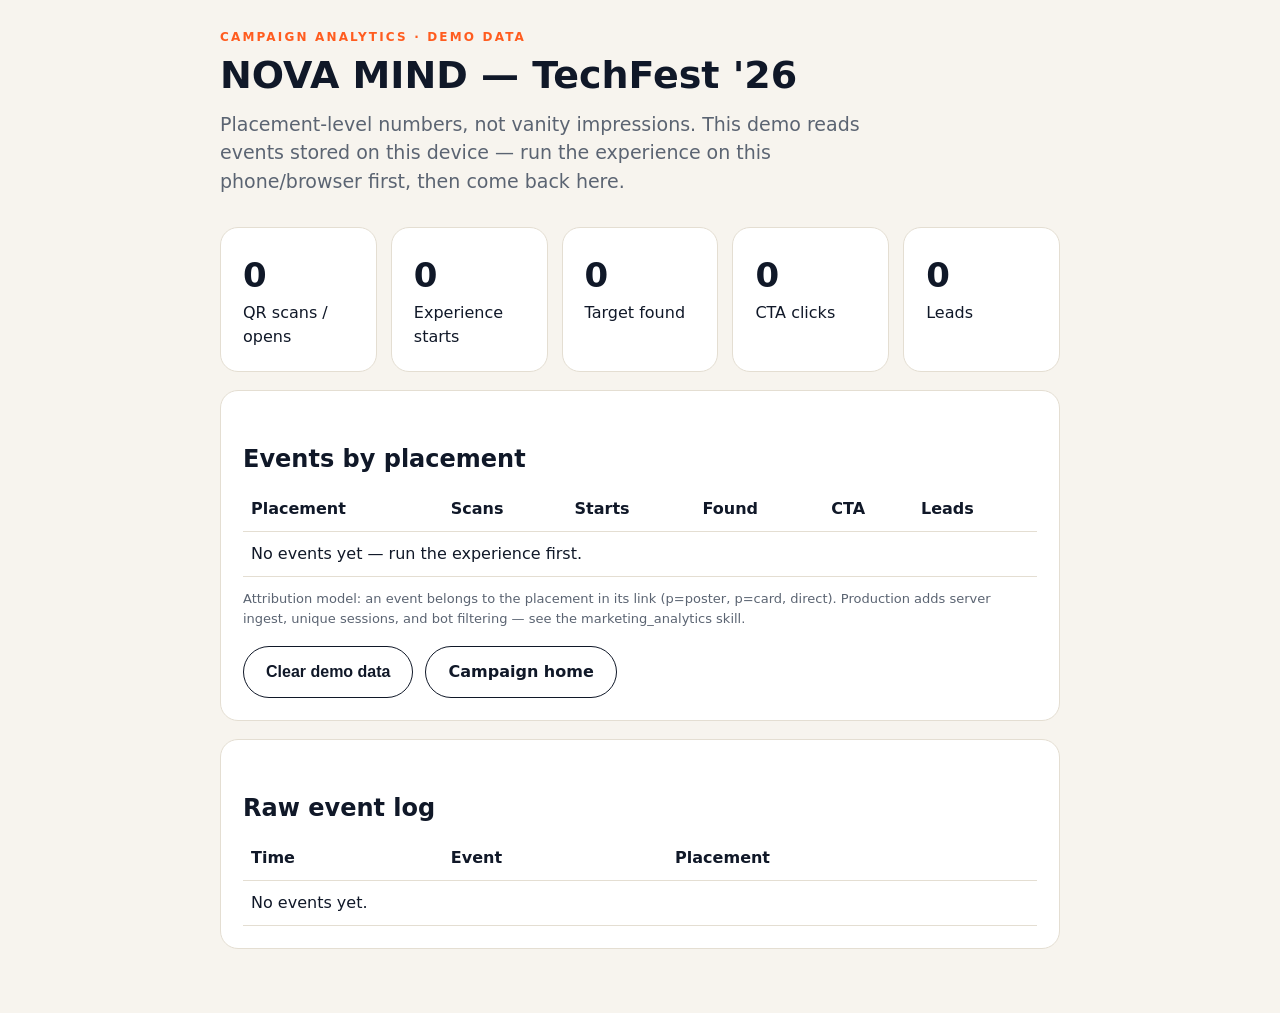
==== dashboard.html @ cc752037 "NOVA MIND AR campaign demo: pages, styles, AR experience, fallback, poster, dashboard" ====
<!DOCTYPE html>
<html lang="en">
<head>
<meta charset="utf-8">
<meta name="viewport" content="width=device-width, initial-scale=1">
<title>NOVA MIND — Campaign Dashboard (demo)</title>
<link rel="stylesheet" href="assets/style.css">
</head>
<body>
<div class="wrap">
  <div class="kicker">Campaign analytics · Demo data</div>
  <h1 style="font-size:38px">NOVA MIND — TechFest '26</h1>
  <p class="lede">Placement-level numbers, not vanity impressions. This demo reads events stored on this device — run the experience on this phone/browser first, then come back here.</p>

  <div class="grid">
    <div class="card"><div class="num" id="m_scans">0</div>QR scans / opens</div>
    <div class="card"><div class="num" id="m_starts">0</div>Experience starts</div>
    <div class="card"><div class="num" id="m_found">0</div>Target found</div>
    <div class="card"><div class="num" id="m_cta">0</div>CTA clicks</div>
    <div class="card"><div class="num" id="m_leads">0</div>Leads</div>
  </div>

  <div class="card">
    <h2>Events by placement</h2>
    <table><thead><tr><th>Placement</th><th>Scans</th><th>Starts</th><th>Found</th><th>CTA</th><th>Leads</th></tr></thead>
    <tbody id="byPlacement"></tbody></table>
    <p class="note">Attribution model: an event belongs to the placement in its link (p=poster, p=card, direct). Production adds server ingest, unique sessions, and bot filtering — see the marketing_analytics skill.</p>
    <div class="row">
      <button class="btn ghost" id="clearBtn">Clear demo data</button>
      <a class="btn ghost" href="index.html">Campaign home</a>
    </div>
  </div>

  <div class="card">
    <h2>Raw event log</h2>
    <table><thead><tr><th>Time</th><th>Event</th><th>Placement</th></tr></thead>
    <tbody id="log"></tbody></table>
  </div>
</div>
<script type="module">
import { readEvents } from './assets/app.js';
const evts = readEvents();
const count = (t, p) => evts.filter(e => e.type === t && (!p || e.placement === p)).length;
m_scans.textContent = count('qr_scan'); m_starts.textContent = count('experience_start');
m_found.textContent = count('target_found'); m_cta.textContent = count('cta_click'); m_leads.textContent = count('lead_submit');
const placements = [...new Set(evts.map(e => e.placement))];
byPlacement.innerHTML = placements.map(p => `<tr><td>${p}</td><td>${count('qr_scan', p)}</td><td>${count('experience_start', p)}</td><td>${count('target_found', p)}</td><td>${count('cta_click', p)}</td><td>${count('lead_submit', p)}</td></tr>`).join('') || '<tr><td colspan="6">No events yet — run the experience first.</td></tr>';
log.innerHTML = evts.slice(-30).reverse().map(e => `<tr><td>${e.ts.replace('T', ' ').slice(0, 19)}</td><td>${e.type}</td><td>${e.placement}</td></tr>`).join('') || '<tr><td colspan="3">No events yet.</td></tr>';
document.getElementById('clearBtn').addEventListener('click', () => { localStorage.removeItem('nm_events'); location.reload(); });
</script>
</body>
</html>
---- assets/style.css ----
:root {
  --ink: #101828; --paper: #f7f4ee; --accent: #ff5c1f; --accent2: #175cd3;
  --muted: #5b6472; --card: #ffffff; --line: #e4ded2;
}
* { box-sizing: border-box; margin: 0; }
body { font-family: "Avenir Next", "Segoe UI", system-ui, sans-serif; background: var(--paper); color: var(--ink); line-height: 1.5; }
.wrap { max-width: 880px; margin: 0 auto; padding: 28px 20px 64px; }
.kicker { letter-spacing: .18em; text-transform: uppercase; font-size: 12px; color: var(--accent); font-weight: 700; }
h1 { font-size: clamp(34px, 6vw, 56px); line-height: 1.04; font-weight: 800; margin: 10px 0 14px; }
h2 { font-size: 24px; margin: 28px 0 10px; }
p.lede { font-size: 19px; color: var(--muted); max-width: 56ch; }
.card { background: var(--card); border: 1px solid var(--line); border-radius: 18px; padding: 22px; margin-top: 18px; }
.btn { display: inline-block; background: var(--ink); color: #fff; padding: 13px 22px; border-radius: 999px; text-decoration: none; font-weight: 700; border: none; cursor: pointer; font-size: 16px; }
.btn.accent { background: var(--accent); }
.btn.ghost { background: transparent; color: var(--ink); border: 1.5px solid var(--ink); }
.row { display: flex; gap: 12px; flex-wrap: wrap; margin-top: 18px; }
img.target { width: 100%; max-width: 420px; border-radius: 14px; border: 1px solid var(--line); display: block; }
table { width: 100%; border-collapse: collapse; margin-top: 10px; }
th, td { text-align: left; padding: 10px 8px; border-bottom: 1px solid var(--line); }
.num { font-size: 34px; font-weight: 800; }
.grid { display: grid; grid-template-columns: repeat(auto-fit, minmax(150px, 1fr)); gap: 14px; margin-top: 14px; }
.note { font-size: 13px; color: var(--muted); margin-top: 12px; }
input[type="email"], input[type="text"] { width: 100%; padding: 12px 14px; border: 1.5px solid var(--line); border-radius: 12px; font-size: 16px; margin: 8px 0 12px; }
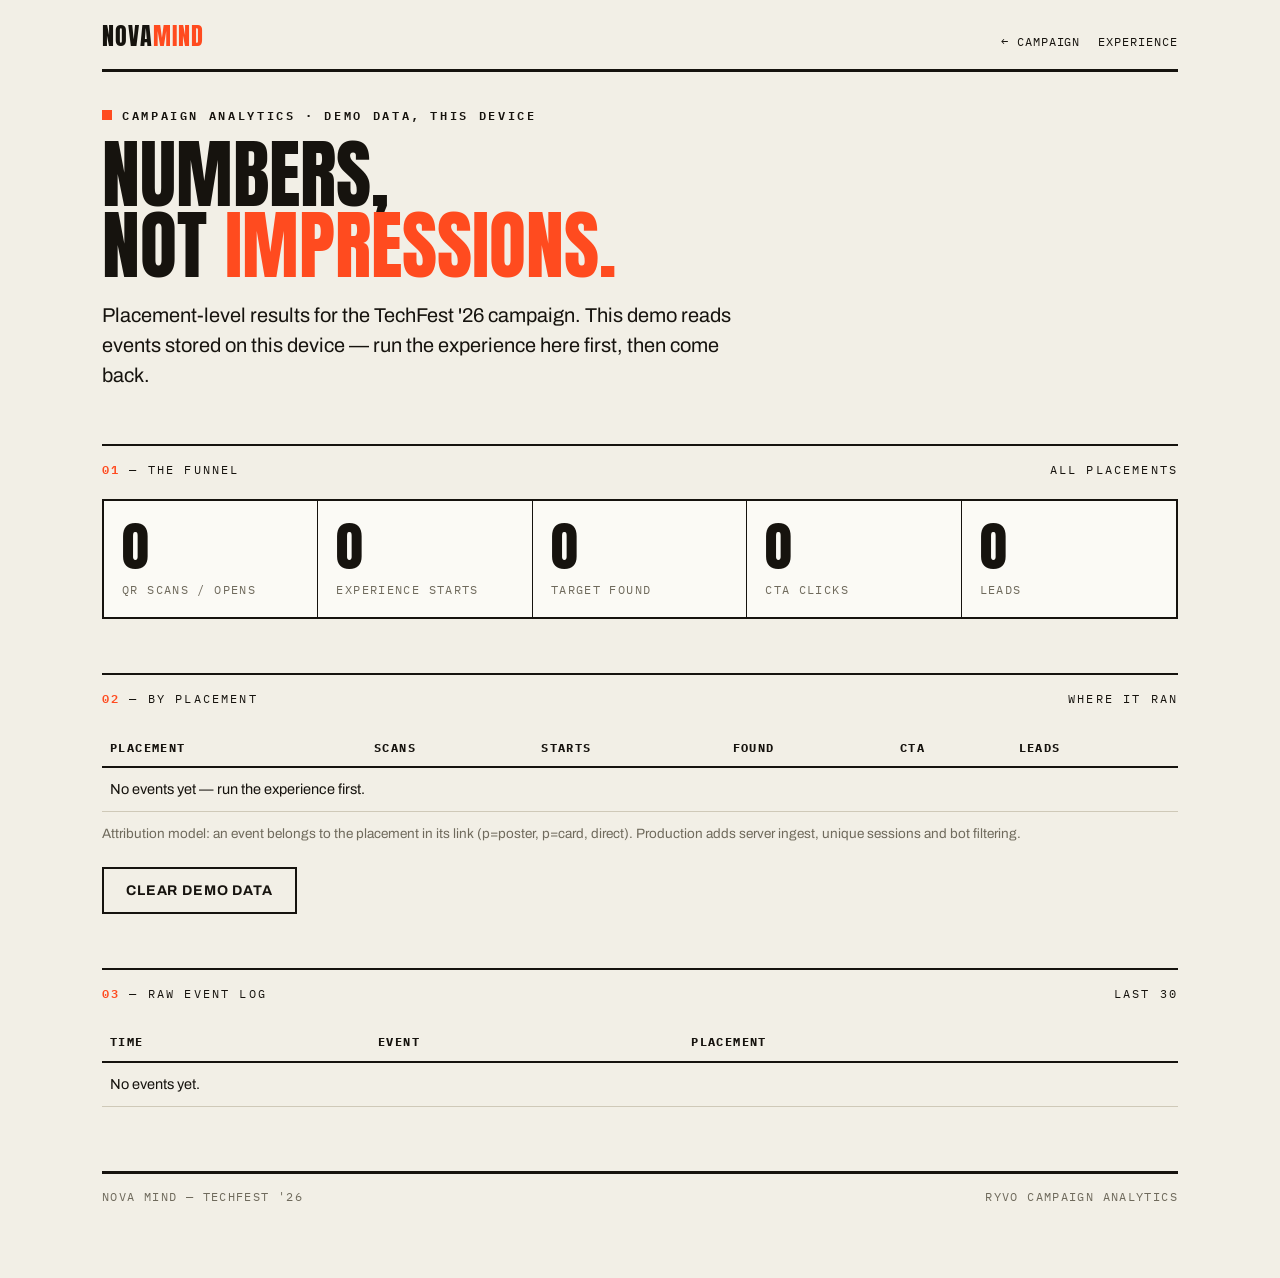
==== commit 038ebd86: "Ryvo demo v2: editorial poster-system redesign (paper/ink/vermilion, Anton + Plex Mono), same AR plu" ====
--- a/dashboard.html
+++ b/dashboard.html
@@ -8,34 +8,43 @@
 </head>
 <body>
 <div class="wrap">
-  <div class="kicker">Campaign analytics · Demo data</div>
-  <h1 style="font-size:38px">NOVA MIND — TechFest '26</h1>
-  <p class="lede">Placement-level numbers, not vanity impressions. This demo reads events stored on this device — run the experience on this phone/browser first, then come back here.</p>
+  <header class="topbar">
+    <div class="wordmark">Nova<em>Mind</em></div>
+    <nav><a href="index.html">← Campaign</a><a href="experience.html?p=poster">Experience</a></nav>
+  </header>
 
-  <div class="grid">
-    <div class="card"><div class="num" id="m_scans">0</div>QR scans / opens</div>
-    <div class="card"><div class="num" id="m_starts">0</div>Experience starts</div>
-    <div class="card"><div class="num" id="m_found">0</div>Target found</div>
-    <div class="card"><div class="num" id="m_cta">0</div>CTA clicks</div>
-    <div class="card"><div class="num" id="m_leads">0</div>Leads</div>
-  </div>
+  <div class="kicker">Campaign analytics · Demo data, this device</div>
+  <h1 class="display" style="font-size:clamp(40px,8vw,76px)">Numbers,<br>not <span class="hot">impressions.</span></h1>
+  <p class="lede">Placement-level results for the TechFest '26 campaign. This demo reads events stored on this device — run the experience here first, then come back.</p>
 
-  <div class="card">
-    <h2>Events by placement</h2>
+  <section class="sec">
+    <div class="sec-head"><span><span class="no">01</span> — The funnel</span><span>All placements</span></div>
+    <div class="statgrid">
+      <div class="stat"><div class="num" id="m_scans">0</div><div class="lab">QR scans / opens</div></div>
+      <div class="stat"><div class="num" id="m_starts">0</div><div class="lab">Experience starts</div></div>
+      <div class="stat"><div class="num" id="m_found">0</div><div class="lab">Target found</div></div>
+      <div class="stat"><div class="num" id="m_cta">0</div><div class="lab">CTA clicks</div></div>
+      <div class="stat"><div class="num" id="m_leads">0</div><div class="lab">Leads</div></div>
+    </div>
+  </section>
+
+  <section class="sec">
+    <div class="sec-head"><span><span class="no">02</span> — By placement</span><span>Where it ran</span></div>
     <table><thead><tr><th>Placement</th><th>Scans</th><th>Starts</th><th>Found</th><th>CTA</th><th>Leads</th></tr></thead>
     <tbody id="byPlacement"></tbody></table>
-    <p class="note">Attribution model: an event belongs to the placement in its link (p=poster, p=card, direct). Production adds server ingest, unique sessions, and bot filtering — see the marketing_analytics skill.</p>
+    <p class="note" style="margin-top:12px">Attribution model: an event belongs to the placement in its link (p=poster, p=card, direct). Production adds server ingest, unique sessions and bot filtering.</p>
     <div class="row">
       <button class="btn ghost" id="clearBtn">Clear demo data</button>
-      <a class="btn ghost" href="index.html">Campaign home</a>
     </div>
-  </div>
+  </section>
 
-  <div class="card">
-    <h2>Raw event log</h2>
+  <section class="sec">
+    <div class="sec-head"><span><span class="no">03</span> — Raw event log</span><span>Last 30</span></div>
     <table><thead><tr><th>Time</th><th>Event</th><th>Placement</th></tr></thead>
     <tbody id="log"></tbody></table>
-  </div>
+  </section>
+
+  <footer class="foot"><span>Nova Mind — TechFest '26</span><span>Ryvo campaign analytics</span></footer>
 </div>
 <script type="module">
 import { readEvents } from './assets/app.js';
--- a/assets/style.css
+++ b/assets/style.css
@@ -1,23 +1,115 @@
+@import url('https://fonts.googleapis.com/css2?family=Anton&family=Archivo:wght@400;500;600;700&family=IBM+Plex+Mono:wght@400;500;600&display=swap');
+
 :root {
-  --ink: #101828; --paper: #f7f4ee; --accent: #ff5c1f; --accent2: #175cd3;
-  --muted: #5b6472; --card: #ffffff; --line: #e4ded2;
+  --paper: #F2EFE6;
+  --paper-2: #FBFAF5;
+  --ink: #16130E;
+  --muted: #6F6A5C;
+  --accent: #FF4B1F;
 }
-* { box-sizing: border-box; margin: 0; }
-body { font-family: "Avenir Next", "Segoe UI", system-ui, sans-serif; background: var(--paper); color: var(--ink); line-height: 1.5; }
-.wrap { max-width: 880px; margin: 0 auto; padding: 28px 20px 64px; }
-.kicker { letter-spacing: .18em; text-transform: uppercase; font-size: 12px; color: var(--accent); font-weight: 700; }
-h1 { font-size: clamp(34px, 6vw, 56px); line-height: 1.04; font-weight: 800; margin: 10px 0 14px; }
-h2 { font-size: 24px; margin: 28px 0 10px; }
-p.lede { font-size: 19px; color: var(--muted); max-width: 56ch; }
-.card { background: var(--card); border: 1px solid var(--line); border-radius: 18px; padding: 22px; margin-top: 18px; }
-.btn { display: inline-block; background: var(--ink); color: #fff; padding: 13px 22px; border-radius: 999px; text-decoration: none; font-weight: 700; border: none; cursor: pointer; font-size: 16px; }
-.btn.accent { background: var(--accent); }
-.btn.ghost { background: transparent; color: var(--ink); border: 1.5px solid var(--ink); }
-.row { display: flex; gap: 12px; flex-wrap: wrap; margin-top: 18px; }
-img.target { width: 100%; max-width: 420px; border-radius: 14px; border: 1px solid var(--line); display: block; }
-table { width: 100%; border-collapse: collapse; margin-top: 10px; }
-th, td { text-align: left; padding: 10px 8px; border-bottom: 1px solid var(--line); }
-.num { font-size: 34px; font-weight: 800; }
-.grid { display: grid; grid-template-columns: repeat(auto-fit, minmax(150px, 1fr)); gap: 14px; margin-top: 14px; }
-.note { font-size: 13px; color: var(--muted); margin-top: 12px; }
-input[type="email"], input[type="text"] { width: 100%; padding: 12px 14px; border: 1.5px solid var(--line); border-radius: 12px; font-size: 16px; margin: 8px 0 12px; }
+* { margin: 0; padding: 0; box-sizing: border-box; }
+html { -webkit-text-size-adjust: 100%; }
+body {
+  background: var(--paper);
+  color: var(--ink);
+  font-family: 'Archivo', Helvetica, Arial, sans-serif;
+  font-size: 17px;
+  line-height: 1.55;
+}
+a { color: var(--ink); }
+.wrap { max-width: 1120px; margin: 0 auto; padding: 0 22px 72px; }
+
+/* ——— Top bar ——— */
+.topbar {
+  display: flex; justify-content: space-between; align-items: baseline; gap: 16px;
+  padding: 18px 0 14px; border-bottom: 3px solid var(--ink);
+}
+.wordmark { font-family: 'Anton', sans-serif; font-size: 24px; letter-spacing: .04em; text-transform: uppercase; }
+.wordmark em { font-style: normal; color: var(--accent); }
+.topbar nav { font-family: 'IBM Plex Mono', monospace; font-size: 12px; letter-spacing: .08em; text-transform: uppercase; display: flex; gap: 18px; flex-wrap: wrap; }
+.topbar nav a { text-decoration: none; }
+.topbar nav a:hover { color: var(--accent); }
+
+/* ——— Type ——— */
+.kicker {
+  font-family: 'IBM Plex Mono', monospace; font-size: 12px; font-weight: 600;
+  letter-spacing: .22em; text-transform: uppercase;
+  display: flex; align-items: center; gap: 10px; margin: 34px 0 14px;
+}
+.kicker::before { content: ''; width: 10px; height: 10px; background: var(--accent); flex: none; }
+h1.display {
+  font-family: 'Anton', sans-serif; font-weight: 400; text-transform: uppercase;
+  font-size: clamp(46px, 9.5vw, 104px); line-height: .94;
+}
+h1.display .hot { color: var(--accent); }
+h2 { font-family: 'Anton', sans-serif; font-weight: 400; text-transform: uppercase; font-size: clamp(26px, 4vw, 38px); line-height: 1.02; }
+.lede { font-size: 20px; line-height: 1.5; max-width: 660px; margin-top: 18px; }
+.note { font-size: 13.5px; color: var(--muted); line-height: 1.55; }
+.mono { font-family: 'IBM Plex Mono', monospace; }
+
+/* ——— Sections ——— */
+.sec { border-top: 2px solid var(--ink); margin-top: 54px; padding-top: 14px; }
+.sec-head {
+  display: flex; justify-content: space-between; align-items: baseline; gap: 14px;
+  font-family: 'IBM Plex Mono', monospace; font-size: 12px; letter-spacing: .18em; text-transform: uppercase; margin-bottom: 20px;
+}
+.sec-head .no { color: var(--accent); font-weight: 600; }
+
+/* ——— Buttons ——— */
+.row { display: flex; gap: 12px; flex-wrap: wrap; margin-top: 22px; }
+.btn {
+  display: inline-block; font-weight: 700; font-size: 14px;
+  letter-spacing: .06em; text-transform: uppercase; text-decoration: none; cursor: pointer;
+  padding: 14px 22px; border: 2px solid var(--ink); background: var(--ink); color: var(--paper);
+  font-family: 'Archivo', sans-serif;
+  transition: transform .08s ease, box-shadow .08s ease, background .15s ease, color .15s ease;
+}
+.btn:hover { transform: translate(-2px, -2px); box-shadow: 4px 4px 0 var(--ink); }
+.btn.accent { background: var(--accent); border-color: var(--accent); color: #fff; }
+.btn.ghost { background: transparent; color: var(--ink); }
+.btn.ghost:hover { background: var(--ink); color: var(--paper); box-shadow: none; transform: none; }
+
+/* ——— Steps ——— */
+.steps { display: grid; grid-template-columns: repeat(auto-fit, minmax(220px, 1fr)); border: 2px solid var(--ink); background: var(--paper-2); }
+.step { padding: 20px; border-right: 1px solid var(--ink); }
+.step:last-child { border-right: none; }
+.step .n { font-family: 'IBM Plex Mono', monospace; font-size: 12px; color: var(--accent); font-weight: 600; letter-spacing: .15em; }
+.step h3 { font-size: 17px; font-weight: 700; margin: 8px 0 6px; }
+.step p { font-size: 14.5px; color: #3D392F; }
+@media (max-width: 700px) { .step { border-right: none; border-bottom: 1px solid var(--ink); } .step:last-child { border-bottom: none; } }
+
+/* ——— Framed media ——— */
+.frame { border: 2px solid var(--ink); background: var(--paper-2); padding: 14px; }
+.frame img.target { width: 100%; display: block; border: 1px solid var(--ink); }
+.frame .cap { display: flex; justify-content: space-between; gap: 12px; flex-wrap: wrap; font-family: 'IBM Plex Mono', monospace; font-size: 11.5px; letter-spacing: .1em; text-transform: uppercase; padding-top: 12px; color: var(--muted); }
+
+/* ——— Ruled blocks ——— */
+.card { border-top: 2px solid var(--ink); padding-top: 18px; margin-top: 34px; }
+.card h2 { margin-bottom: 10px; }
+
+/* ——— Stats ——— */
+.statgrid { display: grid; grid-template-columns: repeat(auto-fit, minmax(160px, 1fr)); border: 2px solid var(--ink); background: var(--paper-2); }
+.stat { padding: 18px; border-right: 1px solid var(--ink); }
+.stat:last-child { border-right: none; }
+.stat .num { font-family: 'Anton', sans-serif; font-size: 54px; line-height: 1; }
+.stat .lab { font-family: 'IBM Plex Mono', monospace; font-size: 11.5px; letter-spacing: .12em; text-transform: uppercase; color: var(--muted); margin-top: 8px; }
+@media (max-width: 700px) { .stat { border-right: none; border-bottom: 1px solid var(--ink); } .stat:last-child { border-bottom: none; } }
+
+/* ——— Tables ——— */
+table { width: 100%; border-collapse: collapse; font-size: 14.5px; margin-top: 12px; }
+th { font-family: 'IBM Plex Mono', monospace; font-size: 11.5px; letter-spacing: .12em; text-transform: uppercase; text-align: left; padding: 10px 8px; border-bottom: 2px solid var(--ink); }
+td { padding: 10px 8px; border-bottom: 1px solid #CFC9B8; font-variant-numeric: tabular-nums; }
+
+/* ——— Forms ——— */
+input[type="email"] {
+  width: 100%; font: inherit; padding: 13px 14px; background: var(--paper-2);
+  border: 2px solid var(--ink); color: var(--ink); margin: 10px 0 12px;
+}
+input[type="email"]:focus { outline: 3px solid var(--accent); outline-offset: 1px; }
+
+/* ——— Footer ——— */
+.foot {
+  border-top: 3px solid var(--ink); margin-top: 64px; padding-top: 14px;
+  display: flex; justify-content: space-between; gap: 14px; flex-wrap: wrap;
+  font-family: 'IBM Plex Mono', monospace; font-size: 11.5px; letter-spacing: .12em; text-transform: uppercase; color: var(--muted);
+}
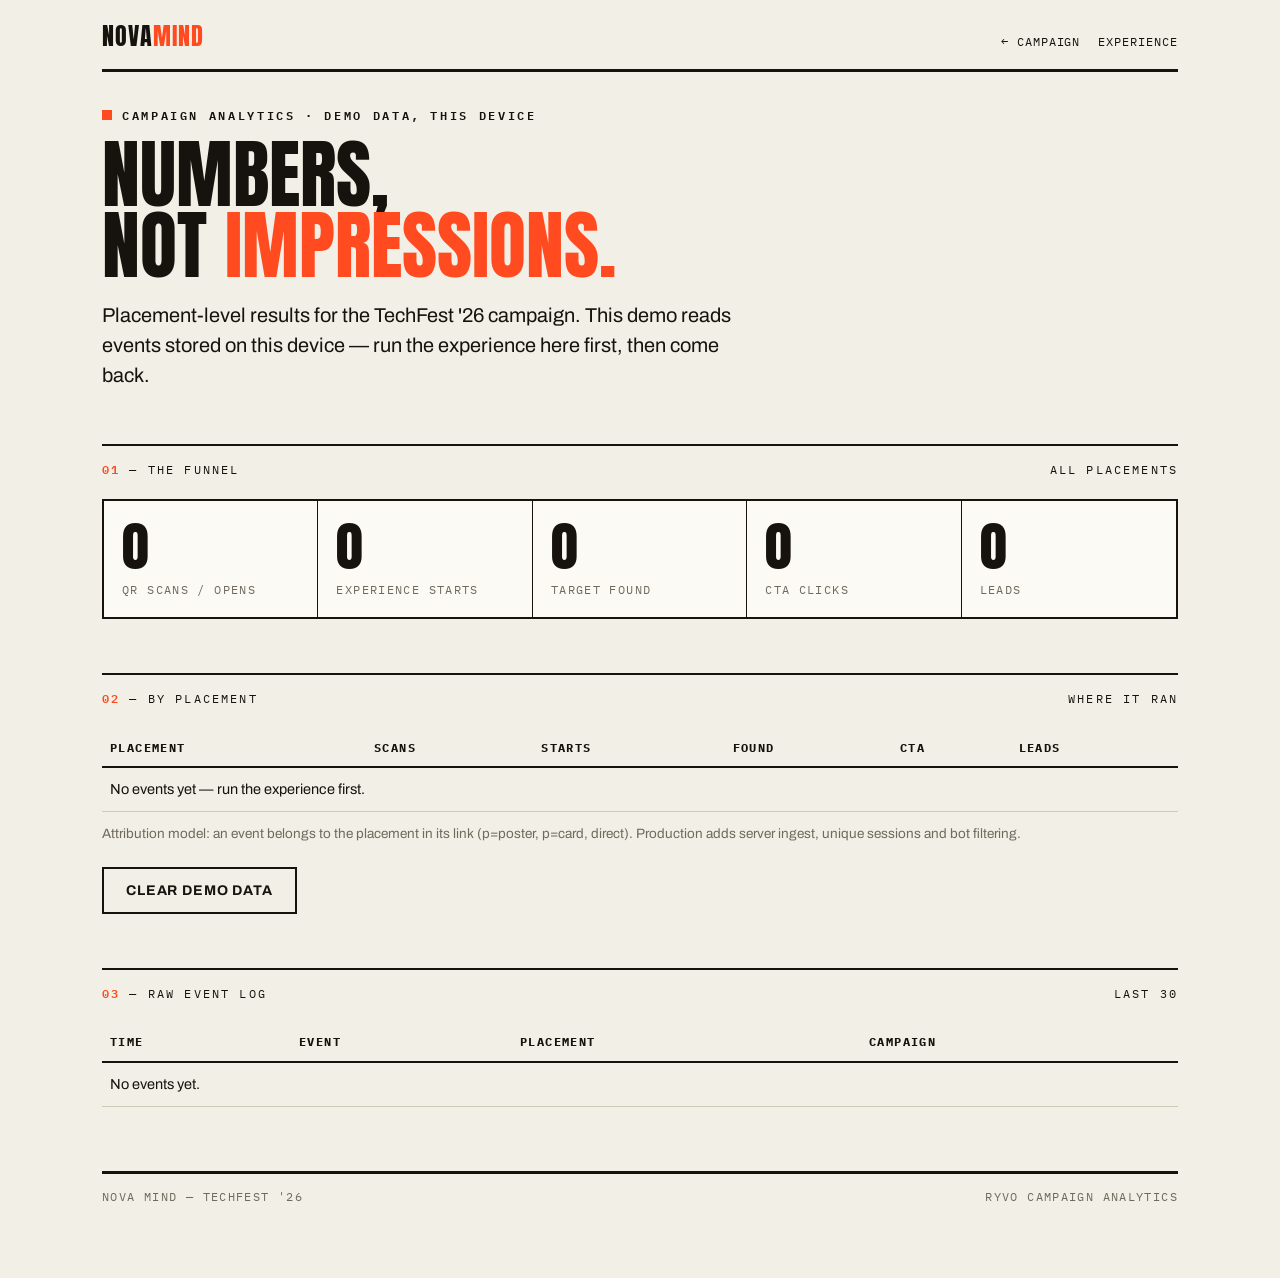
==== commit fc6dfa5e: "Ryvo Studio: create your own AR campaign — in-browser MindAR target compile, publish link + QR, camp" ====
--- a/dashboard.html
+++ b/dashboard.html
@@ -40,7 +40,7 @@
 
   <section class="sec">
     <div class="sec-head"><span><span class="no">03</span> — Raw event log</span><span>Last 30</span></div>
-    <table><thead><tr><th>Time</th><th>Event</th><th>Placement</th></tr></thead>
+    <table><thead><tr><th>Time</th><th>Event</th><th>Placement</th><th>Campaign</th></tr></thead>
     <tbody id="log"></tbody></table>
   </section>
 
@@ -54,7 +54,7 @@
 m_found.textContent = count('target_found'); m_cta.textContent = count('cta_click'); m_leads.textContent = count('lead_submit');
 const placements = [...new Set(evts.map(e => e.placement))];
 byPlacement.innerHTML = placements.map(p => `<tr><td>${p}</td><td>${count('qr_scan', p)}</td><td>${count('experience_start', p)}</td><td>${count('target_found', p)}</td><td>${count('cta_click', p)}</td><td>${count('lead_submit', p)}</td></tr>`).join('') || '<tr><td colspan="6">No events yet — run the experience first.</td></tr>';
-log.innerHTML = evts.slice(-30).reverse().map(e => `<tr><td>${e.ts.replace('T', ' ').slice(0, 19)}</td><td>${e.type}</td><td>${e.placement}</td></tr>`).join('') || '<tr><td colspan="3">No events yet.</td></tr>';
+log.innerHTML = evts.slice(-30).reverse().map(e => `<tr><td>${e.ts.replace('T', ' ').slice(0, 19)}</td><td>${e.type}</td><td>${e.placement}</td><td>${e.campaign}</td></tr>`).join('') || '<tr><td colspan="4">No events yet.</td></tr>';
 document.getElementById('clearBtn').addEventListener('click', () => { localStorage.removeItem('nm_events'); location.reload(); });
 </script>
 </body>
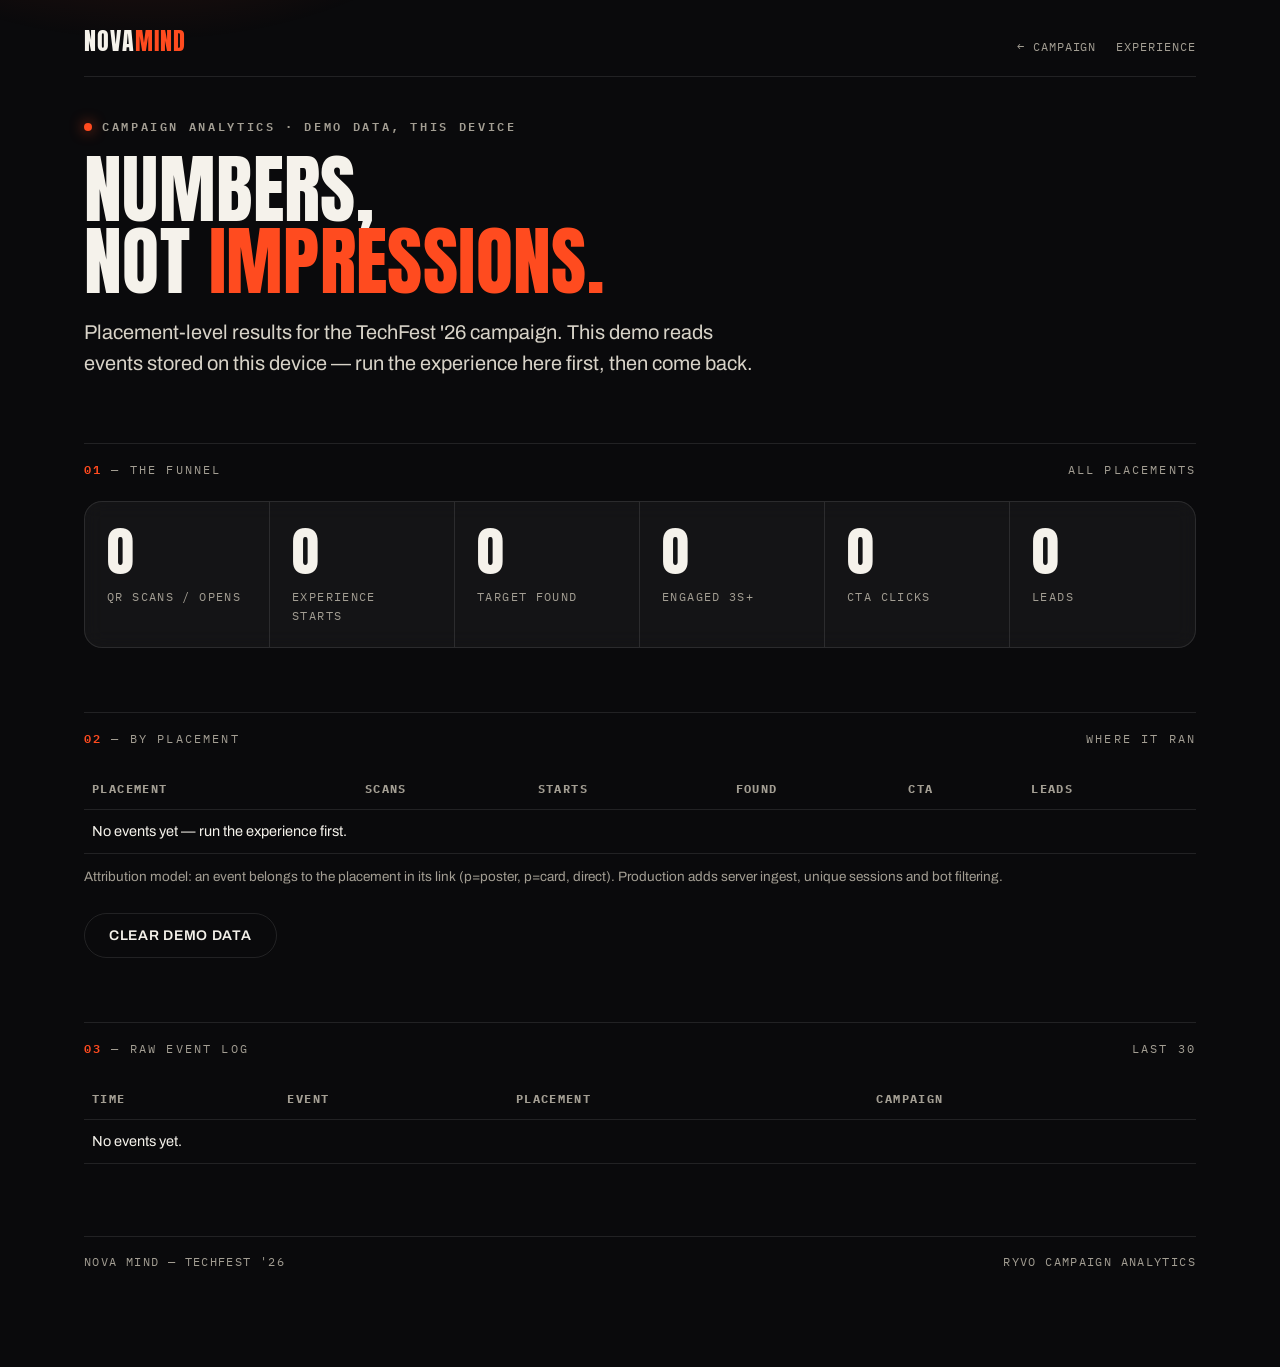
==== commit 601c927a: "Ryvo — dark cinematic frontend + hackathon fixes (Oct 28)" ====
--- a/dashboard.html
+++ b/dashboard.html
@@ -5,6 +5,7 @@
 <meta name="viewport" content="width=device-width, initial-scale=1">
 <title>NOVA MIND — Campaign Dashboard (demo)</title>
 <link rel="stylesheet" href="assets/style.css">
+<script src="assets/reveal.js" defer></script>
 </head>
 <body>
 <div class="wrap">
@@ -23,6 +24,7 @@
       <div class="stat"><div class="num" id="m_scans">0</div><div class="lab">QR scans / opens</div></div>
       <div class="stat"><div class="num" id="m_starts">0</div><div class="lab">Experience starts</div></div>
       <div class="stat"><div class="num" id="m_found">0</div><div class="lab">Target found</div></div>
+      <div class="stat"><div class="num" id="m_engaged">0</div><div class="lab">Engaged 3s+</div></div>
       <div class="stat"><div class="num" id="m_cta">0</div><div class="lab">CTA clicks</div></div>
       <div class="stat"><div class="num" id="m_leads">0</div><div class="lab">Leads</div></div>
     </div>
@@ -48,13 +50,16 @@
 </div>
 <script type="module">
 import { readEvents } from './assets/app.js';
+const $ = id => document.getElementById(id);
+const esc = s => String(s ?? '').replace(/[&<>"']/g, ch => ({ '&': '&amp;', '<': '&lt;', '>': '&gt;', '"': '&quot;', "'": '&#39;' }[ch]));
 const evts = readEvents();
 const count = (t, p) => evts.filter(e => e.type === t && (!p || e.placement === p)).length;
-m_scans.textContent = count('qr_scan'); m_starts.textContent = count('experience_start');
-m_found.textContent = count('target_found'); m_cta.textContent = count('cta_click'); m_leads.textContent = count('lead_submit');
+$('m_scans').textContent = count('qr_scan'); $('m_starts').textContent = count('experience_start');
+$('m_found').textContent = count('target_found'); $('m_engaged').textContent = count('content_engaged');
+$('m_cta').textContent = count('cta_click'); $('m_leads').textContent = count('lead_submit');
 const placements = [...new Set(evts.map(e => e.placement))];
-byPlacement.innerHTML = placements.map(p => `<tr><td>${p}</td><td>${count('qr_scan', p)}</td><td>${count('experience_start', p)}</td><td>${count('target_found', p)}</td><td>${count('cta_click', p)}</td><td>${count('lead_submit', p)}</td></tr>`).join('') || '<tr><td colspan="6">No events yet — run the experience first.</td></tr>';
-log.innerHTML = evts.slice(-30).reverse().map(e => `<tr><td>${e.ts.replace('T', ' ').slice(0, 19)}</td><td>${e.type}</td><td>${e.placement}</td><td>${e.campaign}</td></tr>`).join('') || '<tr><td colspan="4">No events yet.</td></tr>';
+$('byPlacement').innerHTML = placements.map(p => `<tr><td>${esc(p)}</td><td>${count('qr_scan', p)}</td><td>${count('experience_start', p)}</td><td>${count('target_found', p)}</td><td>${count('cta_click', p)}</td><td>${count('lead_submit', p)}</td></tr>`).join('') || '<tr><td colspan="6">No events yet — run the experience first.</td></tr>';
+$('log').innerHTML = evts.slice(-30).reverse().map(e => `<tr><td>${esc(String(e.ts || '').replace('T', ' ').slice(0, 19))}</td><td>${esc(e.type)}</td><td>${esc(e.placement)}</td><td>${esc(e.campaign)}</td></tr>`).join('') || '<tr><td colspan="4">No events yet.</td></tr>';
 document.getElementById('clearBtn').addEventListener('click', () => { localStorage.removeItem('nm_events'); location.reload(); });
 </script>
 </body>
--- a/assets/style.css
+++ b/assets/style.css
@@ -1,115 +1,159 @@
 @import url('https://fonts.googleapis.com/css2?family=Anton&family=Archivo:wght@400;500;600;700&family=IBM+Plex+Mono:wght@400;500;600&display=swap');
 
 :root {
-  --paper: #F2EFE6;
-  --paper-2: #FBFAF5;
-  --ink: #16130E;
-  --muted: #6F6A5C;
+  /* Dark cinematic system (2026-10-28 redesign).
+     Legacy variable names kept so every page + inline style keeps working:
+     --paper   = panel surface (was light page bg)
+     --paper-2 = raised glass surface (was light card bg)
+     --ink     = primary text (was near-black)
+     --muted   = secondary text on dark                            */
+  --bg: #0A0A0C;
+  --paper: #121215;
+  --paper-2: rgba(255, 255, 255, .045);
+  --ink: #F5F2EB;
+  --muted: #A39E93;
   --accent: #FF4B1F;
+  --line: rgba(255, 255, 255, .1);
+  --radius: 18px;
 }
 * { margin: 0; padding: 0; box-sizing: border-box; }
 html { -webkit-text-size-adjust: 100%; }
 body {
-  background: var(--paper);
+  background: var(--bg);
   color: var(--ink);
   font-family: 'Archivo', Helvetica, Arial, sans-serif;
   font-size: 17px;
-  line-height: 1.55;
+  line-height: 1.6;
+  position: relative;
+  overflow-x: hidden;
 }
+/* Subtle cinematic glow, strongest behind the hero */
+body::before {
+  content: ''; position: fixed; inset: -20% -10% auto -10%; height: 78vh;
+  background:
+    radial-gradient(560px 340px at 18% 0%, rgba(255, 75, 31, .22), transparent 65%),
+    radial-gradient(720px 420px at 85% -10%, rgba(255, 75, 31, .09), transparent 60%),
+    radial-gradient(900px 500px at 55% -30%, rgba(255, 255, 255, .05), transparent 60%);
+  pointer-events: none; z-index: -1;
+  animation: glowshift 14s ease-in-out infinite alternate;
+}
+@keyframes glowshift {
+  from { transform: translate3d(-2%, 0, 0) scale(1); opacity: .85; }
+  to   { transform: translate3d(2.5%, 2%, 0) scale(1.06); opacity: 1; }
+}
+::selection { background: var(--accent); color: #fff; }
 a { color: var(--ink); }
-.wrap { max-width: 1120px; margin: 0 auto; padding: 0 22px 72px; }
+.wrap { max-width: 1160px; margin: 0 auto; padding: 0 24px 96px; position: relative; }
 
 /* ——— Top bar ——— */
 .topbar {
   display: flex; justify-content: space-between; align-items: baseline; gap: 16px;
-  padding: 18px 0 14px; border-bottom: 3px solid var(--ink);
+  padding: 22px 0 16px; border-bottom: 1px solid var(--line);
 }
-.wordmark { font-family: 'Anton', sans-serif; font-size: 24px; letter-spacing: .04em; text-transform: uppercase; }
+.wordmark { font-family: 'Anton', sans-serif; font-size: 24px; letter-spacing: .04em; text-transform: uppercase; color: var(--ink); }
 .wordmark em { font-style: normal; color: var(--accent); }
-.topbar nav { font-family: 'IBM Plex Mono', monospace; font-size: 12px; letter-spacing: .08em; text-transform: uppercase; display: flex; gap: 18px; flex-wrap: wrap; }
-.topbar nav a { text-decoration: none; }
-.topbar nav a:hover { color: var(--accent); }
+.topbar nav { font-family: 'IBM Plex Mono', monospace; font-size: 12px; letter-spacing: .08em; text-transform: uppercase; display: flex; gap: 20px; flex-wrap: wrap; }
+.topbar nav a { text-decoration: none; color: var(--muted); transition: color .2s ease; }
+.topbar nav a:hover { color: var(--ink); }
 
 /* ——— Type ——— */
 .kicker {
   font-family: 'IBM Plex Mono', monospace; font-size: 12px; font-weight: 600;
-  letter-spacing: .22em; text-transform: uppercase;
-  display: flex; align-items: center; gap: 10px; margin: 34px 0 14px;
+  letter-spacing: .22em; text-transform: uppercase; color: var(--muted);
+  display: flex; align-items: center; gap: 10px; margin: 40px 0 16px;
 }
-.kicker::before { content: ''; width: 10px; height: 10px; background: var(--accent); flex: none; }
+.kicker::before { content: ''; width: 8px; height: 8px; border-radius: 50%; background: var(--accent); flex: none; box-shadow: 0 0 14px rgba(255, 75, 31, .8); }
 h1.display {
   font-family: 'Anton', sans-serif; font-weight: 400; text-transform: uppercase;
-  font-size: clamp(46px, 9.5vw, 104px); line-height: .94;
+  font-size: clamp(52px, 10vw, 118px); line-height: .95; letter-spacing: .005em;
 }
 h1.display .hot { color: var(--accent); }
-h2 { font-family: 'Anton', sans-serif; font-weight: 400; text-transform: uppercase; font-size: clamp(26px, 4vw, 38px); line-height: 1.02; }
-.lede { font-size: 20px; line-height: 1.5; max-width: 660px; margin-top: 18px; }
-.note { font-size: 13.5px; color: var(--muted); line-height: 1.55; }
+h2 { font-family: 'Anton', sans-serif; font-weight: 400; text-transform: uppercase; font-size: clamp(27px, 4vw, 40px); line-height: 1.04; }
+.lede { font-size: 20px; line-height: 1.55; max-width: 680px; margin-top: 20px; color: #D8D3C8; }
+.lede b { color: var(--ink); }
+.note { font-size: 13.5px; color: var(--muted); line-height: 1.6; }
 .mono { font-family: 'IBM Plex Mono', monospace; }
 
+/* ——— Hero ——— */
+.hero { padding: 34px 0 6px; }
+.hero .lede { font-size: 21px; }
+
 /* ——— Sections ——— */
-.sec { border-top: 2px solid var(--ink); margin-top: 54px; padding-top: 14px; }
+.sec { border-top: 1px solid var(--line); margin-top: 64px; padding-top: 16px; }
 .sec-head {
   display: flex; justify-content: space-between; align-items: baseline; gap: 14px;
-  font-family: 'IBM Plex Mono', monospace; font-size: 12px; letter-spacing: .18em; text-transform: uppercase; margin-bottom: 20px;
+  font-family: 'IBM Plex Mono', monospace; font-size: 12px; letter-spacing: .18em; text-transform: uppercase; margin-bottom: 22px; color: var(--muted);
 }
 .sec-head .no { color: var(--accent); font-weight: 600; }
 
 /* ——— Buttons ——— */
-.row { display: flex; gap: 12px; flex-wrap: wrap; margin-top: 22px; }
+.row { display: flex; gap: 12px; flex-wrap: wrap; margin-top: 26px; }
 .btn {
-  display: inline-block; font-weight: 700; font-size: 14px;
-  letter-spacing: .06em; text-transform: uppercase; text-decoration: none; cursor: pointer;
-  padding: 14px 22px; border: 2px solid var(--ink); background: var(--ink); color: var(--paper);
+  display: inline-block; font-weight: 600; font-size: 14px;
+  letter-spacing: .05em; text-transform: uppercase; text-decoration: none; cursor: pointer;
+  padding: 14px 24px; border-radius: 999px; border: 1px solid var(--ink); background: var(--ink); color: #0A0A0C;
   font-family: 'Archivo', sans-serif;
-  transition: transform .08s ease, box-shadow .08s ease, background .15s ease, color .15s ease;
+  transition: transform .25s cubic-bezier(.22, .61, .21, 1), box-shadow .25s ease, background .2s ease, color .2s ease, border-color .2s ease;
 }
-.btn:hover { transform: translate(-2px, -2px); box-shadow: 4px 4px 0 var(--ink); }
+.btn:hover { transform: translateY(-2px); box-shadow: 0 12px 32px rgba(0, 0, 0, .45); }
 .btn.accent { background: var(--accent); border-color: var(--accent); color: #fff; }
-.btn.ghost { background: transparent; color: var(--ink); }
-.btn.ghost:hover { background: var(--ink); color: var(--paper); box-shadow: none; transform: none; }
+.btn.accent:hover { box-shadow: 0 12px 36px rgba(255, 75, 31, .35); }
+.btn.ghost { background: transparent; color: var(--ink); border-color: var(--line); }
+.btn.ghost:hover { background: rgba(255, 255, 255, .07); box-shadow: none; }
+.btn:disabled { opacity: .55; cursor: wait; transform: none; box-shadow: none; }
 
 /* ——— Steps ——— */
-.steps { display: grid; grid-template-columns: repeat(auto-fit, minmax(220px, 1fr)); border: 2px solid var(--ink); background: var(--paper-2); }
-.step { padding: 20px; border-right: 1px solid var(--ink); }
+.steps { display: grid; grid-template-columns: repeat(auto-fit, minmax(220px, 1fr)); border: 1px solid var(--line); border-radius: var(--radius); background: var(--paper-2); overflow: hidden; backdrop-filter: blur(10px); }
+.step { padding: 24px; border-right: 1px solid var(--line); }
 .step:last-child { border-right: none; }
 .step .n { font-family: 'IBM Plex Mono', monospace; font-size: 12px; color: var(--accent); font-weight: 600; letter-spacing: .15em; }
-.step h3 { font-size: 17px; font-weight: 700; margin: 8px 0 6px; }
-.step p { font-size: 14.5px; color: #3D392F; }
-@media (max-width: 700px) { .step { border-right: none; border-bottom: 1px solid var(--ink); } .step:last-child { border-bottom: none; } }
+.step h3 { font-size: 17px; font-weight: 700; margin: 10px 0 6px; }
+.step p { font-size: 14.5px; color: var(--muted); }
+@media (max-width: 700px) { .step { border-right: none; border-bottom: 1px solid var(--line); } .step:last-child { border-bottom: none; } }
 
 /* ——— Framed media ——— */
-.frame { border: 2px solid var(--ink); background: var(--paper-2); padding: 14px; }
-.frame img.target { width: 100%; display: block; border: 1px solid var(--ink); }
-.frame .cap { display: flex; justify-content: space-between; gap: 12px; flex-wrap: wrap; font-family: 'IBM Plex Mono', monospace; font-size: 11.5px; letter-spacing: .1em; text-transform: uppercase; padding-top: 12px; color: var(--muted); }
+.frame { border: 1px solid var(--line); border-radius: var(--radius); background: var(--paper-2); padding: 16px; backdrop-filter: blur(10px); }
+.frame img.target { width: 100%; display: block; border: 1px solid var(--line); border-radius: 10px; }
+.frame .cap { display: flex; justify-content: space-between; gap: 12px; flex-wrap: wrap; font-family: 'IBM Plex Mono', monospace; font-size: 11.5px; letter-spacing: .1em; text-transform: uppercase; padding-top: 14px; color: var(--muted); }
 
 /* ——— Ruled blocks ——— */
-.card { border-top: 2px solid var(--ink); padding-top: 18px; margin-top: 34px; }
+.card { border-top: 1px solid var(--line); padding-top: 20px; margin-top: 38px; }
 .card h2 { margin-bottom: 10px; }
 
 /* ——— Stats ——— */
-.statgrid { display: grid; grid-template-columns: repeat(auto-fit, minmax(160px, 1fr)); border: 2px solid var(--ink); background: var(--paper-2); }
-.stat { padding: 18px; border-right: 1px solid var(--ink); }
+.statgrid { display: grid; grid-template-columns: repeat(auto-fit, minmax(160px, 1fr)); border: 1px solid var(--line); border-radius: var(--radius); background: var(--paper-2); overflow: hidden; backdrop-filter: blur(10px); }
+.stat { padding: 22px; border-right: 1px solid var(--line); }
 .stat:last-child { border-right: none; }
 .stat .num { font-family: 'Anton', sans-serif; font-size: 54px; line-height: 1; }
-.stat .lab { font-family: 'IBM Plex Mono', monospace; font-size: 11.5px; letter-spacing: .12em; text-transform: uppercase; color: var(--muted); margin-top: 8px; }
-@media (max-width: 700px) { .stat { border-right: none; border-bottom: 1px solid var(--ink); } .stat:last-child { border-bottom: none; } }
+.stat .lab { font-family: 'IBM Plex Mono', monospace; font-size: 11.5px; letter-spacing: .12em; text-transform: uppercase; color: var(--muted); margin-top: 10px; }
+@media (max-width: 700px) { .stat { border-right: none; border-bottom: 1px solid var(--line); } .stat:last-child { border-bottom: none; } }
 
 /* ——— Tables ——— */
 table { width: 100%; border-collapse: collapse; font-size: 14.5px; margin-top: 12px; }
-th { font-family: 'IBM Plex Mono', monospace; font-size: 11.5px; letter-spacing: .12em; text-transform: uppercase; text-align: left; padding: 10px 8px; border-bottom: 2px solid var(--ink); }
-td { padding: 10px 8px; border-bottom: 1px solid #CFC9B8; font-variant-numeric: tabular-nums; }
+th { font-family: 'IBM Plex Mono', monospace; font-size: 11.5px; letter-spacing: .12em; text-transform: uppercase; text-align: left; padding: 10px 8px; border-bottom: 1px solid var(--line); color: var(--muted); }
+td { padding: 10px 8px; border-bottom: 1px solid var(--line); font-variant-numeric: tabular-nums; }
 
 /* ——— Forms ——— */
 input[type="email"] {
-  width: 100%; font: inherit; padding: 13px 14px; background: var(--paper-2);
-  border: 2px solid var(--ink); color: var(--ink); margin: 10px 0 12px;
+  width: 100%; font: inherit; padding: 13px 16px; background: rgba(255, 255, 255, .05);
+  border: 1px solid var(--line); border-radius: 12px; color: var(--ink); margin: 10px 0 12px;
 }
-input[type="email"]:focus { outline: 3px solid var(--accent); outline-offset: 1px; }
+input[type="email"]::placeholder { color: var(--muted); }
+input[type="email"]:focus { outline: 2px solid var(--accent); outline-offset: 1px; border-color: transparent; }
+
+/* ——— Scroll reveal (JS adds .io to <html>; no-JS / reduced-motion = visible) ——— */
+.io .rv { opacity: 0; transform: translateY(20px); transition: opacity .8s ease, transform .8s cubic-bezier(.22, .61, .21, 1); transition-delay: var(--d, 0s); }
+.io .rv.in { opacity: 1; transform: none; }
 
 /* ——— Footer ——— */
 .foot {
-  border-top: 3px solid var(--ink); margin-top: 64px; padding-top: 14px;
+  border-top: 1px solid var(--line); margin-top: 72px; padding-top: 16px;
   display: flex; justify-content: space-between; gap: 14px; flex-wrap: wrap;
   font-family: 'IBM Plex Mono', monospace; font-size: 11.5px; letter-spacing: .12em; text-transform: uppercase; color: var(--muted);
 }
+
+@media (prefers-reduced-motion: reduce) {
+  body::before { animation: none; }
+  .io .rv { opacity: 1; transform: none; transition: none; }
+  .btn { transition: none; }
+}
